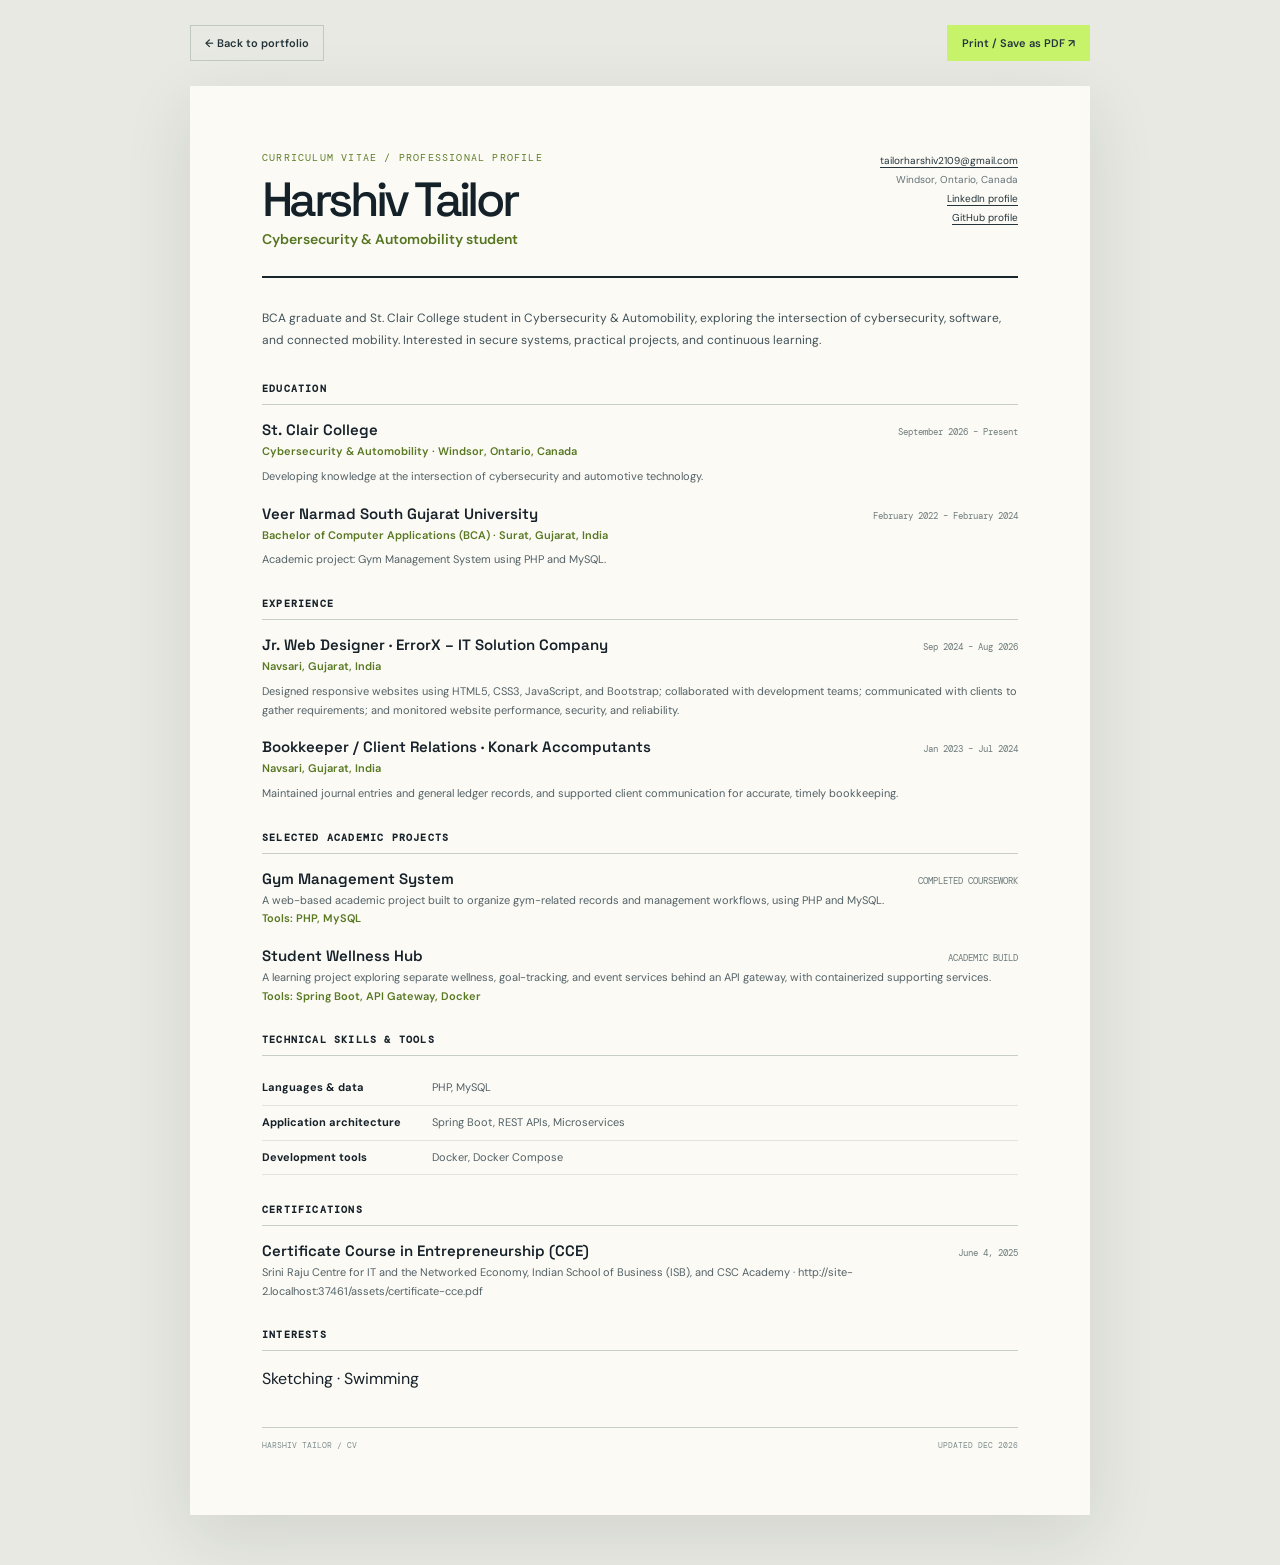
==== cv.html @ 9c65ea8b "Add files via upload" ====
<!doctype html>
<html lang="en">
<head>
  <meta charset="utf-8">
  <meta name="viewport" content="width=device-width, initial-scale=1">
  <meta name="theme-color" content="#e8e9e2">
  <meta name="description" content="Printable CV for Harshiv Tailor, a cybersecurity and automobility student. Review education, selected academic projects, and technical areas of focus.">
  <meta name="robots" content="index, follow">
  <title>CV — Harshiv Tailor</title>
  <link rel="icon" type="image/svg+xml" href="assets/favicon.svg">
  <link href="https://fonts.googleapis.com/css2?family=DM+Mono:wght@400;500&family=DM+Sans:wght@400;500;600;700&family=Space+Grotesk:wght@400;500;600;700&display=swap" rel="stylesheet">
  <link rel="stylesheet" href="styles.css">
  <script type="application/ld+json">
  {"@context":"https://schema.org","@type":"Person","name":"Harshiv Tailor","description":"Cybersecurity and automobility student."}
  </script>
</head>
<body class="cv-page">
  <div class="cv-toolbar"><a href="index.html">← Back to portfolio</a><button type="button" onclick="window.print()">Print / Save as PDF ↗</button></div>
  <main class="cv-sheet" id="cv-sheet">
    <header class="cv-head"><div><p class="cv-kicker">CURRICULUM VITAE / PROFESSIONAL PROFILE</p><h1 id="cv-name">Harshiv Tailor</h1><h2 id="cv-headline">Cybersecurity & Automobility student</h2></div><div class="cv-contact" id="cv-contact"></div></header>
    <p class="cv-summary" id="cv-summary"></p>
    <section class="cv-section" id="cv-education-section"><h3>Education</h3><div id="cv-education"></div></section>
    <section class="cv-section"><h3>Experience</h3><article class="cv-entry"><div class="cv-entry-head"><h4>Jr. Web Designer · ErrorX – IT Solution Company</h4><span class="cv-period">Sep 2024 – Aug 2026</span></div><p class="cv-subtitle">Navsari, Gujarat, India</p><p>Designed responsive websites using HTML5, CSS3, JavaScript, and Bootstrap; collaborated with development teams; communicated with clients to gather requirements; and monitored website performance, security, and reliability.</p></article><article class="cv-entry"><div class="cv-entry-head"><h4>Bookkeeper / Client Relations · Konark Accomputants</h4><span class="cv-period">Jan 2023 – Jul 2024</span></div><p class="cv-subtitle">Navsari, Gujarat, India</p><p>Maintained journal entries and general ledger records, and supported client communication for accurate, timely bookkeeping.</p></article></section>
    <section class="cv-section" id="cv-projects-section"><h3>Selected Academic Projects</h3><div id="cv-projects"></div></section>
    <section class="cv-section" id="cv-skills-section"><h3>Technical Skills & Tools</h3><div id="cv-skills"></div></section>
    <section class="cv-section" id="cv-certifications-section"><h3>Certifications</h3><div id="cv-certifications"></div></section>
    <section class="cv-section"><h3>Interests</h3><p>Sketching · Swimming</p></section>
    <footer class="cv-footer"><span>HARSHIV TAILOR / CV</span><span>UPDATED <span id="cv-date"></span></span></footer>
  </main>
  <script src="site-config.js"></script>
  <script>
    (function () {
      const c = window.PORTFOLIO_CONFIG || {};
      const $ = s => document.querySelector(s);
      const e = v => String(v ?? "").replace(/[&<>"']/g, x => ({"&":"&amp;","<":"&lt;",">":"&gt;",'"':"&quot;","'":"&#39;"}[x]));
      const safe = v => { try { const u = new URL(v, window.location.href); return ["https:","http:"].includes(u.protocol) ? u.href : ""; } catch (_) { return ""; } };
      document.title = `CV — ${c.name || "Professional Profile"}`;
      $("#cv-name").textContent = c.name || "Your Name";
      $("#cv-headline").textContent = c.headline || "Professional Profile";
      $("#cv-summary").textContent = c.summary || "Add a concise professional summary to site-config.js.";
      const contacts = [];
      if (c.email && /^[^\s@]+@[^\s@]+\.[^\s@]+$/.test(c.email)) contacts.push(`<div><a href="mailto:${e(c.email)}">${e(c.email)}</a></div>`);
      if (c.location) contacts.push(`<div>${e(c.location)}</div>`);
      if (safe(c.linkedin)) contacts.push(`<div><a href="${e(safe(c.linkedin))}">LinkedIn profile</a></div>`);
      if (safe(c.github)) contacts.push(`<div><a href="${e(safe(c.github))}">GitHub profile</a></div>`);
      $("#cv-contact").innerHTML = contacts.join("");
      const education = Array.isArray(c.education) ? c.education : [];
      $("#cv-education").innerHTML = education.map(item => `<article class="cv-entry"><div class="cv-entry-head"><h4>${e(item.institution || "Institution")}</h4><span class="cv-period">${e(item.period || "")}</span></div><p class="cv-subtitle">${e(item.program || "")}${item.location ? ` · ${e(item.location)}` : ""}</p>${item.detail ? `<p>${e(item.detail)}</p>` : ""}</article>`).join("") || `<p class="cv-note">Add education entries in site-config.js.</p>`;
      const projects = Array.isArray(c.projects) ? c.projects : [];
      $("#cv-projects").innerHTML = projects.map(item => `<article class="cv-entry"><div class="cv-entry-head"><h4>${e(item.title || "Project")}</h4><span class="cv-period">${e(item.status || item.type || "")}</span></div><p>${e(item.description || "")}</p>${item.stack?.length ? `<p class="cv-subtitle">Tools: ${e(item.stack.join(", "))}</p>` : ""}</article>`).join("") || `<p class="cv-note">Add selected projects in site-config.js.</p>`;
      const skills = Array.isArray(c.skills) ? c.skills : [];
      $("#cv-skills").innerHTML = skills.map(item => `<div class="cv-skill-row"><strong>${e(item.group || "Skills")}</strong><span>${e((item.items || []).join(", "))}</span></div>`).join("") || `<p class="cv-note">Add relevant skills in site-config.js.</p>`;
      const certs = Array.isArray(c.certifications) ? c.certifications.filter(item => item && item.name) : [];
      if (certs.length) $("#cv-certifications").innerHTML = certs.map(item => `<article class="cv-entry"><div class="cv-entry-head"><h4>${e(item.name)}</h4><span class="cv-period">${e(item.date || "")}</span></div><p>${e(item.issuer || "")}${item.url && safe(item.url) ? ` · ${e(safe(item.url))}` : ""}</p></article>`).join("");
      else { $("#cv-certifications-section").hidden = true; }
      $("#cv-date").textContent = new Date().toLocaleDateString("en-CA", { month: "short", year: "numeric" }).toUpperCase();
    })();
  </script>
</body>
</html>
---- styles.css ----
:root {
  --ink: #0a1119;
  --ink-2: #101b24;
  --ink-3: #172630;
  --paper: #f1f0e8;
  --paper-2: #e4e6dc;
  --muted: #a1b0b3;
  --muted-dark: #5e6c70;
  --signal: #c7f36b;
  --signal-2: #61d6cf;
  --line: rgba(204, 223, 220, .15);
  --line-light: rgba(10, 17, 25, .16);
  --display: "Space Grotesk", "Arial Narrow", sans-serif;
  --body: "DM Sans", Arial, sans-serif;
  --mono: "DM Mono", monospace;
  --wrap: min(1240px, calc(100% - 80px));
}
* { box-sizing: border-box; }
html { scroll-behavior: smooth; scroll-padding-top: 94px; }
body { margin: 0; background: var(--ink); color: var(--paper); font-family: var(--body); font-size: 16px; line-height: 1.6; -webkit-font-smoothing: antialiased; }
::selection { background: var(--signal); color: var(--ink); }
a { color: inherit; text-decoration: none; }
button, a { -webkit-tap-highlight-color: transparent; }
a:focus-visible, button:focus-visible { outline: 2px solid var(--signal); outline-offset: 5px; }
img, svg { max-width: 100%; }
.mono { font-family: var(--mono); letter-spacing: .055em; }
.section-wrap { width: var(--wrap); margin-inline: auto; }
.section-pad { padding-block: 118px; }
.grain { position: fixed; inset: 0; z-index: 10; pointer-events: none; opacity: .055; background-image: url("data:image/svg+xml,%3Csvg viewBox='0 0 180 180' xmlns='http://www.w3.org/2000/svg'%3E%3Cfilter id='n'%3E%3CfeTurbulence type='fractalNoise' baseFrequency='.82' numOctaves='3' stitchTiles='stitch'/%3E%3C/filter%3E%3Crect width='100%25' height='100%25' filter='url(%23n)' opacity='.32'/%3E%3C/svg%3E"); }
.skip-link { position: absolute; top: -60px; left: 16px; padding: 10px 14px; background: var(--signal); color: var(--ink); z-index: 50; }
.skip-link:focus { top: 16px; }
.site-header { position: sticky; top: 0; z-index: 20; height: 82px; padding: 0 max(40px, calc((100% - 1240px) / 2)); display: flex; align-items: center; justify-content: space-between; background: rgba(10,17,25,.9); border-bottom: 1px solid var(--line); backdrop-filter: blur(18px); }
.brand { display: flex; align-items: center; gap: 12px; }
.brand-mark { width: 30px; height: 30px; border: 1px solid var(--signal); border-radius: 50%; display: grid; place-items: center; position: relative; }
.brand-mark::before { content: ""; width: 13px; height: 13px; border: 1px solid var(--signal); border-radius: 50%; position: absolute; }
.brand-mark span { position: absolute; width: 4px; height: 4px; background: var(--signal); border-radius: 50%; }
.brand-mark span:nth-child(1) { transform: translateY(-12px); }
.brand-mark span:nth-child(2) { transform: translateX(12px); }
.brand-mark span:nth-child(3) { transform: translateY(12px); }
.brand-copy { display: flex; flex-direction: column; line-height: 1.15; }
.brand-copy strong { font: 700 19px var(--display); letter-spacing: -.05em; }
.brand-period, .footer-brand span { color: var(--signal); }
.brand-copy small { margin-top: 4px; font: 9px var(--mono); color: var(--muted); letter-spacing: .12em; }
.site-nav { display: flex; align-items: center; gap: clamp(20px, 3vw, 42px); font-size: 12px; font-weight: 600; color: #c1cccd; }
.site-nav > a { transition: color .2s ease; }
.site-nav > a:hover { color: var(--signal); }
.site-nav .nav-contact { color: var(--signal); border: 1px solid rgba(199,243,107,.45); padding: 10px 15px; }
.nav-contact span { padding-left: 8px; }
.menu-toggle { display: none; }
.hero { min-height: 720px; padding-top: 82px; display: grid; grid-template-columns: 1.02fr .98fr; column-gap: 45px; align-items: center; position: relative; }
.hero-copy { padding: 0 0 58px; position: relative; z-index: 1; }
.eyebrow { color: var(--signal); font: 500 10px var(--mono); letter-spacing: .14em; text-transform: uppercase; display: flex; align-items: center; gap: 10px; margin: 0 0 22px; }
.eyebrow i { color: var(--muted); font-style: normal; }
.status-dot { width: 7px; height: 7px; display: inline-block; flex: 0 0 auto; border-radius: 50%; background: var(--signal); box-shadow: 0 0 0 4px rgba(199,243,107,.1); }
.hero-index { color: #72858b; font-size: 10px; margin: 0 0 18px; }
.hero-index span { color: var(--signal); padding-inline: 8px; }
h1, h2, h3, p { margin-top: 0; }
h1, h2, h3 { font-family: var(--display); font-weight: 500; }
h1 { font-size: clamp(54px, 6.15vw, 86px); line-height: .99; letter-spacing: -.075em; margin-bottom: 28px; }
h1 em, h2 em { font-style: normal; color: var(--signal); }
.hero-intro { max-width: 490px; color: #b0bdbe; font-size: 15px; line-height: 1.85; margin-bottom: 30px; }
.hero-intro strong { color: var(--paper); font-weight: 600; }
.hero-actions { display: flex; gap: 12px; flex-wrap: wrap; }
.button { min-height: 48px; display: inline-flex; align-items: center; gap: 20px; padding: 0 19px; font-size: 12px; font-weight: 700; border: 1px solid transparent; transition: transform .2s ease, background .2s ease, border-color .2s ease; }
.button:hover { transform: translateY(-2px); }
.button-primary { background: var(--signal); color: var(--ink); }
.button-primary:hover { background: #d7ff86; }
.button-quiet { border-color: var(--line); color: var(--paper); }
.button-quiet:hover { border-color: var(--signal); }
.hero-footnote { display: flex; justify-content: space-between; max-width: 450px; color: #63767c; font-size: 9px; margin-top: 50px; }
.hero-footnote span:last-child { color: #91a3a7; }
.hero-visual { position: relative; width: 100%; max-width: 590px; justify-self: end; margin-top: -12px; overflow: hidden; background: radial-gradient(ellipse at 50% 48%, rgba(37,66,67,.32), rgba(10,17,25,0) 63%); }
.visual-topline { position: absolute; top: 14px; left: 16px; right: 16px; display: flex; justify-content: space-between; color: #65797f; font-size: 9px; z-index: 2; }
.orbit-art { width: 100%; display: block; animation: orbit-fade 1.2s ease both; }
.visual-caption { display: flex; align-items: center; gap: 17px; position: absolute; left: 7%; bottom: 12%; }
.caption-number { color: var(--signal); font-size: 9px; align-self: flex-start; padding-top: 6px; }
.visual-caption p { font: 400 16px/1.45 var(--display); margin: 0; color: #a5b6b7; }
.visual-caption strong { color: var(--paper); font-weight: 500; }
.caption-cross { color: var(--signal); font-size: 25px; margin-left: 8px; }
.visual-coordinates { position: absolute; right: 0; bottom: 14px; color: #61737a; font-size: 9px; }
.hero-bottomline { position: absolute; bottom: 0; left: 0; right: 0; display: flex; align-items: center; gap: 13px; padding: 18px 0; color: #819296; font-size: 9px; letter-spacing: .1em; border-top: 1px solid var(--line); }
.hero-bottomline .mono { margin-left: auto; font-size: 9px; }
.line-mark { width: 24px; height: 2px; background: var(--signal); }
.ticker { background: var(--signal); color: var(--ink); overflow: hidden; padding: 17px 0 16px; border-block: 1px solid rgba(10,17,25,.3); }
.ticker-track { display: flex; align-items: center; justify-content: space-around; gap: 35px; width: max-content; min-width: 100%; animation: ticker-move 35s linear infinite; font: 700 10px var(--mono); letter-spacing: .16em; white-space: nowrap; }
.ticker-track b { font-size: 15px; font-weight: 400; }
.section-heading { max-width: 440px; }
.section-count { color: var(--muted); margin-right: 8px; }
.section-heading h2 { font-size: clamp(42px, 5vw, 64px); line-height: 1.05; letter-spacing: -.065em; margin: 0; }
.profile-section { display: grid; grid-template-columns: .77fr 1.23fr; gap: 8%; }
.profile-content { padding-top: 10px; }
.profile-lede { display: grid; grid-template-columns: 43px 1fr; gap: 10px; margin-bottom: 42px; }
.large-quote { color: var(--signal); font: 500 67px/.9 var(--display); }
.profile-lede p { max-width: 700px; color: #d1d9d5; font: 400 clamp(18px, 2.1vw, 24px)/1.55 var(--display); letter-spacing: -.03em; margin: 0; }
.profile-detail-grid { display: grid; grid-template-columns: repeat(3, 1fr); border: 1px solid var(--line); }
.detail-card { position: relative; padding: 24px 20px 28px; min-height: 205px; border-right: 1px solid var(--line); overflow: hidden; }
.detail-card:last-child { border-right: 0; }
.detail-index { display: block; color: var(--signal); font-size: 9px; margin-bottom: 23px; }
.detail-card h3 { font-size: 19px; letter-spacing: -.03em; margin-bottom: 10px; }
.detail-card p { font-size: 11px; line-height: 1.75; color: #9bacb0; max-width: 190px; margin-bottom: 0; }
.detail-symbol { position: absolute; bottom: -18px; right: 12px; color: rgba(199,243,107,.11); font: 100px/.8 var(--display); }
.profile-note { margin-top: 24px; display: flex; align-items: center; gap: 13px; color: #99aaad; font-size: 12px; }
.profile-note p { margin: 0; }
.profile-note strong { color: var(--paper); }
.note-marker { width: 7px; height: 7px; background: var(--signal); flex: 0 0 auto; }
.work-section { background: var(--paper); color: var(--ink); }
.work-header { display: flex; align-items: end; justify-content: space-between; gap: 30px; margin-bottom: 58px; }
.work-section .eyebrow { color: #637c2d; }
.work-section .section-count { color: #788286; }
.work-section h2 em { color: #658b26; }
.section-sidecopy { max-width: 340px; color: #5f6a6c; font-size: 12px; line-height: 1.8; margin: 0 0 4px; }
.project-grid { display: grid; grid-template-columns: repeat(2, minmax(0, 1fr)); gap: 24px; align-items: start; }
.project-card { background: #e8e9e0; border: 1px solid #d4d8ce; }
.project-card-offset { margin-top: 70px; }
.project-card-top { min-height: 43px; display: flex; align-items: center; justify-content: space-between; gap: 12px; padding: 0 18px; border-bottom: 1px solid #d1d7cc; }
.project-number, .project-status { color: #586568; font-size: 8px; }
.project-status { color: #55751d; text-align: right; }
.project-card-art { height: 210px; background: #121e27; color: #879c9f; display: grid; place-items: center; overflow: hidden; position: relative; }
.project-card-art::before { content: ""; position: absolute; inset: 0; background-image: linear-gradient(rgba(150,180,180,.05) 1px, transparent 1px), linear-gradient(90deg, rgba(150,180,180,.05) 1px, transparent 1px); background-size: 30px 30px; mask-image: linear-gradient(to bottom, black, transparent); }
.project-card-art svg { position: relative; width: 100%; height: 100%; padding: 15px 20px; color: #8ba0a1; }
.terminal-window { width: 76%; border: 1px solid #3b5158; background: #0b131a; box-shadow: 0 18px 45px rgba(0,0,0,.22); position: relative; z-index: 1; transform: rotate(-2deg); }
.terminal-bar { height: 31px; border-bottom: 1px solid #31454c; display: flex; align-items: center; gap: 5px; padding: 0 11px; }
.terminal-bar i { width: 5px; height: 5px; background: #768d8e; border-radius: 50%; }
.terminal-bar i:first-child { background: var(--signal); }
.terminal-bar span { color: #829699; font-size: 9px; margin-left: auto; }
.terminal-body { padding: 17px 19px 20px; color: #c3d0cd; font-size: 10px; }
.terminal-body p { margin: 0 0 10px; }
.terminal-prompt { color: var(--signal); margin-right: 8px; }
.terminal-muted { color: #66d6c4; margin-right: 7px; }
.terminal-cursor { display: inline-block; width: 5px; height: 11px; background: var(--signal); vertical-align: -2px; margin-left: 4px; animation: blink 1.15s steps(2,end) infinite; }
.terminal-lines { display: flex; gap: 7px; margin-top: 18px; }
.terminal-lines b { display: block; height: 3px; width: 28%; background: #263b43; }
.terminal-lines b:nth-child(2) { width: 17%; background: #667a75; }
.terminal-lines b:nth-child(3) { width: 36%; background: #c7f36b; opacity: .7; }
.project-card-body { padding: 26px 26px 28px; }
.project-type { color: #75814f; font-size: 9px; margin-bottom: 8px; }
.project-card h3 { font-size: 28px; line-height: 1.1; letter-spacing: -.045em; margin-bottom: 12px; }
.project-description { color: #526064; font-size: 12px; line-height: 1.8; min-height: 66px; margin-bottom: 20px; }
.stack-list { display: flex; flex-wrap: wrap; gap: 7px; }
.stack-tag { border: 1px solid #c9d0c5; color: #3f4d50; padding: 5px 8px; font: 9px var(--mono); }
.project-link { display: flex; justify-content: space-between; gap: 12px; border-top: 1px solid #d1d7cc; padding-top: 15px; margin-top: 21px; font-size: 11px; font-weight: 700; }
.project-link span { color: #658b26; }
.project-link-muted { color: #7a8484; font-weight: 500; }
.project-link-muted span { color: #7a8484; }
.work-bottom { display: flex; justify-content: space-between; gap: 25px; border-top: 1px solid #cdd3c8; margin-top: 52px; padding-top: 17px; color: #687478; font-size: 10px; }
.work-bottom .mono { font-size: 9px; }
.education-section { display: grid; grid-template-columns: .75fr 1.25fr; gap: 8%; }
.education-content { padding-top: 13px; }
.education-card + .education-card { margin-top: 12px; }
.education-card { position: relative; display: grid; grid-template-columns: 58px 1fr 24px; gap: 19px; padding: 29px; border: 1px solid var(--line); background: linear-gradient(110deg, rgba(29,48,55,.45), rgba(10,17,25,0)); }
.edu-stamp { width: 50px; height: 50px; display: flex; flex-direction: column; align-items: center; justify-content: center; border: 1px solid rgba(199,243,107,.5); color: var(--signal); font-family: var(--mono); line-height: 1.15; }
.edu-stamp span { font-size: 8px; }
.edu-stamp strong { font-size: 15px; font-weight: 400; }
.edu-meta { color: #82959a; font-size: 9px; margin: 2px 0 12px; }
.edu-meta span { color: var(--signal); padding-inline: 7px; }
.edu-main h3 { font-size: 27px; line-height: 1.15; margin: 0 0 5px; letter-spacing: -.04em; }
.edu-program { color: var(--signal); font-size: 13px; font-weight: 600; margin-bottom: 10px; }
.edu-desc { color: #9aabae; font-size: 11px; line-height: 1.75; margin: 0; }
.edu-arrow { color: var(--signal); font-size: 18px; }
.focus-rail { margin-top: 34px; padding-left: 22px; border-left: 1px solid rgba(199,243,107,.45); }
.rail-label { color: #809397; font-size: 9px; margin-bottom: 17px; }
.focus-tags { display: flex; flex-wrap: wrap; gap: 8px; }
.focus-tags span { padding: 8px 11px; border: 1px solid #344650; color: #c6d1d1; font-size: 10px; }
.focus-footnote { color: #6f8185; font-size: 10px; margin: 16px 0 0; }
.credentials-section { background: #e5e8df; color: var(--ink); }
.credentials-layout { display: grid; grid-template-columns: .77fr 1.23fr; gap: 8%; }
.credentials-section .eyebrow { color: #617b2d; }
.credentials-section .section-count { color: #788286; }
.credentials-section .section-heading h2 em { color: #658b26; }
.credentials-content { padding-top: 9px; }
.credentials-intro { color: #526064; font-size: 14px; line-height: 1.85; max-width: 560px; }
.credential-shelf { border-top: 1px solid #c7cec3; margin-top: 29px; }
.credential-empty { display: flex; align-items: center; gap: 15px; padding: 22px 0; border-bottom: 1px solid #c7cec3; }
.empty-icon { width: 34px; height: 34px; display: grid; place-items: center; border: 1px solid #aab5a7; color: #698b2b; font-size: 18px; flex: 0 0 auto; }
.credential-empty strong { display: block; font: 600 15px var(--display); margin-bottom: 4px; }
.credential-empty p { margin: 0; color: #687477; font-size: 11px; line-height: 1.65; }
.empty-count { color: #7b8583; font-size: 8px; margin-left: auto; white-space: nowrap; }
.credential-item { padding: 18px 0; display: grid; grid-template-columns: 34px 1fr 25px; gap: 15px; align-items: center; border-bottom: 1px solid #c7cec3; }
.credential-seal { width: 32px; height: 32px; display: grid; place-items: center; border: 1px solid #698b2b; color: #577720; font: 10px var(--mono); }
.credential-item h3 { font-size: 16px; margin: 0 0 3px; }
.credential-item p, .credential-item small { color: #657275; font-size: 10px; margin: 0; }
.credential-item p span { padding-inline: 5px; }
.credential-item > a { color: #587820; font-size: 18px; }
.credential-no-link { color: #89918e; text-align: center; }
.credential-instruction { color: #76807f; font-size: 10px; line-height: 1.7; margin: 18px 0 0; }
code { font-family: var(--mono); font-size: .95em; }
/* Personal interests: a quieter, editorial counterpoint to the technical sections. */
.hobbies-section { padding-block: 94px 104px; }
.hobbies-heading { display: grid; grid-template-columns: .85fr 1.15fr; gap: 8%; align-items: end; margin-bottom: 38px; }
.hobbies-intro { max-width: 410px; color: #8fa0a3; font-size: 13px; line-height: 1.9; margin: 0 0 7px; }
.hobby-grid { display: grid; grid-template-columns: repeat(2, minmax(0, 1fr)); gap: 18px; }
.hobby-card { display: grid; grid-template-columns: .9fr 1.1fr; min-height: 270px; border: 1px solid #34444b; background: linear-gradient(135deg, rgba(26,43,50,.78), rgba(10,17,25,.7)); }
.hobby-art { position: relative; min-height: 260px; overflow: hidden; background: #172830; }
.art-index { position: absolute; left: 17px; bottom: 16px; color: #90a2a5; font-size: 8px; letter-spacing: .08em; }
.sketch-frame { position: absolute; width: 125px; height: 160px; left: 50%; top: 45%; transform: translate(-50%,-50%) rotate(-5deg); border: 1px solid rgba(224,230,214,.45); background: #d8d8c9; box-shadow: 8px 9px 0 rgba(0,0,0,.17); }
.sketch-frame:before { content: ''; position: absolute; inset: 17px 14px; border: 1px solid rgba(44,58,56,.28); background: linear-gradient(145deg, transparent 42%, rgba(42,54,51,.22) 43%, transparent 44%), linear-gradient(35deg, transparent 49%, rgba(42,54,51,.2) 50%, transparent 51%); }
.sketch-line { position: absolute; z-index: 1; width: 60px; height: 78px; left: calc(50% - 30px); top: calc(45% - 36px); border: 1px solid rgba(48,61,57,.72); border-radius: 48% 48% 42% 42%; transform: rotate(-7deg); }
.sketch-line-two { width: 37px; height: 24px; top: calc(45% + 20px); left: calc(50% - 18px); border-radius: 50% 50% 25% 25%; }
.sketch-pencil { position: absolute; right: 18%; top: 15%; color: var(--signal); font-size: 62px; transform: rotate(15deg); opacity: .85; }
.swim-art { background: radial-gradient(ellipse at 65% 20%, #345e66, #18333d 56%, #13252e); }
.pool-lane { position: absolute; top: -20%; height: 145%; width: 2px; background: rgba(197,237,226,.42); transform: rotate(24deg); }
.lane-one { left: 24%; }.lane-two { left: 49%; }.lane-three { left: 74%; }
.pool-ripple { position: absolute; width: 170px; height: 52px; border-top: 1px solid rgba(199,243,107,.75); border-radius: 50%; left: 5%; top: 42%; transform: rotate(-18deg); }
.ripple-two { top: 53%; left: 25%; width: 125px; opacity: .5; }
.hobby-copy { align-self: center; padding: 24px 21px; }
.hobby-number { color: var(--signal); font-size: 9px; letter-spacing: .1em; }
.hobby-copy h3 { color: var(--paper); font-size: clamp(25px, 2.4vw, 34px); letter-spacing: -.05em; line-height: 1.1; margin: 15px 0 12px; }
.hobby-copy p { color: #9aabad; font-size: 11px; line-height: 1.85; margin: 0 0 22px; }
.hobby-tag { display: inline-block; border-top: 1px solid #3a4b50; padding-top: 11px; color: #829397; font: 8px var(--mono); letter-spacing: .05em; }
.contact-section { padding: 94px 0 110px; }
.contact-panel { position: relative; display: grid; grid-template-columns: 1.03fr .97fr; gap: 7%; padding: 58px 60px; overflow: hidden; border: 1px solid #34444b; background: radial-gradient(ellipse at 100% 0%, rgba(59,99,91,.24), transparent 45%), #101b24; }
.contact-left { position: relative; z-index: 1; }
.contact-left .eyebrow { margin-bottom: 24px; }
.contact-left h2 { font-size: clamp(42px, 5vw, 62px); line-height: 1.05; letter-spacing: -.065em; margin-bottom: 21px; }
.contact-left > p:last-child { max-width: 410px; color: #9aabad; font-size: 12px; line-height: 1.85; margin: 0; }
.contact-right { position: relative; z-index: 1; padding-top: 15px; }
.contact-label { color: #819397; font-size: 9px; margin-bottom: 21px; }
.contact-links { border-top: 1px solid #33434a; }
.contact-link { display: grid; grid-template-columns: 77px 1fr 16px; gap: 10px; align-items: center; min-height: 54px; border-bottom: 1px solid #33434a; font-size: 11px; }
.contact-link > span:first-child { color: #899b9f; }
.contact-link strong { font-weight: 500; color: var(--paper); overflow-wrap: anywhere; }
.contact-link > span:last-child { color: var(--signal); }
.contact-link:hover strong { color: var(--signal); }
.contact-hint { color: #819397; font-size: 10px; line-height: 1.7; margin: 15px 0 0; }
.contact-foot { display: flex; align-items: center; gap: 11px; color: #819397; font: 8px var(--mono); letter-spacing: .08em; margin-top: 28px; }
.contact-foot .status-dot { width: 6px; height: 6px; }
.contact-decoration { position: absolute; bottom: -25px; left: 53%; font-size: 95px; line-height: 1; letter-spacing: -.1em; color: rgba(199,243,107,.035); user-select: none; }
.site-footer { display: grid; grid-template-columns: auto 1fr auto auto; align-items: center; gap: 30px; border-top: 1px solid var(--line); min-height: 90px; color: #879699; font-size: 10px; }
.footer-brand { font: 700 22px var(--display); letter-spacing: -.06em; color: var(--paper); }
.site-footer p { margin: 0; }
.footer-year, .back-top { font-size: 8px; white-space: nowrap; }
.back-top { color: var(--signal); }

/* Printable CV */
.cv-page { background: #e8e9e2; color: #162129; min-height: 100vh; }
.cv-toolbar { width: min(900px, calc(100% - 40px)); margin: 25px auto; display: flex; justify-content: space-between; align-items: center; gap: 16px; }
.cv-toolbar a, .cv-toolbar button { color: #24343a; background: transparent; border: 1px solid #c1c9be; padding: 10px 14px; font: 600 11px var(--body); cursor: pointer; }
.cv-toolbar button { background: #c7f36b; border-color: #c7f36b; }
.cv-sheet { width: min(900px, calc(100% - 40px)); margin: 0 auto 50px; background: #fbfaf5; padding: 65px 72px; box-shadow: 0 20px 65px rgba(20,35,37,.11); }
.cv-head { display: flex; justify-content: space-between; gap: 30px; border-bottom: 2px solid #18262c; padding-bottom: 28px; }
.cv-kicker { color: #5f7f29; font: 10px var(--mono); letter-spacing: .12em; margin-bottom: 12px; }
.cv-head h1 { color: #142128; font-size: 48px; margin: 0 0 6px; line-height: 1; }
.cv-head h2 { color: #557520; font: 600 14px var(--body); letter-spacing: 0; margin: 0; }
.cv-contact { text-align: right; color: #637176; font-size: 10px; line-height: 1.9; overflow-wrap: anywhere; }
.cv-contact a { color: #24343a; text-decoration: underline; text-underline-offset: 3px; }
.cv-summary { margin: 29px 0 31px; color: #405157; font-size: 12px; line-height: 1.85; }
.cv-section { margin-top: 28px; }
.cv-section h3 { text-transform: uppercase; letter-spacing: .12em; font: 600 10px var(--mono); padding-bottom: 9px; border-bottom: 1px solid #c8d0c5; margin-bottom: 15px; }
.cv-entry { margin-bottom: 18px; }
.cv-entry-head { display: flex; justify-content: space-between; gap: 20px; align-items: baseline; }
.cv-entry h4 { font: 600 15px var(--display); margin: 0 0 3px; }
.cv-entry .cv-period { color: #6d7b7c; font: 9px var(--mono); text-align: right; }
.cv-entry .cv-subtitle { color: #587822; font-size: 11px; font-weight: 600; margin: 0 0 6px; }
.cv-entry p { color: #536166; font-size: 11px; line-height: 1.7; margin: 0; }
.cv-skill-row { display: grid; grid-template-columns: 150px 1fr; gap: 20px; padding: 8px 0; border-bottom: 1px solid #e1e5dc; }
.cv-skill-row strong { font-size: 11px; }
.cv-skill-row span { color: #536166; font-size: 11px; }
.cv-note { color: #788482; font-size: 10px; margin-top: 18px; }
.cv-footer { border-top: 1px solid #c8d0c5; padding-top: 12px; margin-top: 35px; display: flex; justify-content: space-between; color: #81908f; font: 8px var(--mono); }

@keyframes ticker-move { from { transform: translateX(0); } to { transform: translateX(-25%); } }
@keyframes blink { to { visibility: hidden; } }
@keyframes orbit-fade { from { opacity: 0; transform: scale(.97); } to { opacity: 1; transform: scale(1); } }
@media (prefers-reduced-motion: reduce) { *, *::before, *::after { scroll-behavior: auto !important; animation-duration: .01ms !important; animation-iteration-count: 1 !important; transition-duration: .01ms !important; } }
@media (max-width: 1000px) {
  :root { --wrap: min(100% - 48px, 840px); }
  .site-header { padding-inline: 24px; }
  .site-nav { gap: 20px; }
  .hero { grid-template-columns: 1fr .82fr; column-gap: 20px; min-height: 680px; }
  h1 { font-size: clamp(52px, 7vw, 74px); }
  .visual-caption { bottom: 9%; }
  .profile-section, .education-section, .credentials-layout { grid-template-columns: 1fr; gap: 45px; }
  .profile-content, .education-content, .credentials-content { padding-top: 0; }
  .section-heading { max-width: 700px; }
  .contact-panel { padding: 45px 36px; gap: 5%; }
}
@media (max-width: 720px) {
  :root { --wrap: calc(100% - 40px); }
  html { scroll-padding-top: 75px; }
  .site-header { height: 70px; padding-inline: 20px; }
  .menu-toggle { display: flex; width: 38px; height: 38px; border: 1px solid var(--line); background: transparent; align-items: center; justify-content: center; flex-direction: column; gap: 5px; cursor: pointer; }
  .menu-toggle span { height: 1px; width: 16px; background: var(--signal); transition: transform .2s; }
  .menu-toggle[aria-expanded="true"] span:first-child { transform: translateY(3px) rotate(45deg); }
  .menu-toggle[aria-expanded="true"] span:last-child { transform: translateY(-3px) rotate(-45deg); }
  .site-nav { display: none; position: absolute; top: 69px; left: 0; right: 0; background: #0d1720; border-bottom: 1px solid var(--line); padding: 18px 20px 22px; flex-direction: column; align-items: stretch; gap: 0; }
  .site-nav.is-open { display: flex; }
  .site-nav > a { padding: 12px 0; border-bottom: 1px solid var(--line); }
  .site-nav .nav-contact { margin-top: 14px; padding: 12px; border: 1px solid rgba(199,243,107,.45); }
  .hero { display: flex; flex-direction: column; align-items: stretch; padding-top: 59px; min-height: auto; padding-bottom: 75px; }
  .hero-copy { padding-bottom: 0; }
  .eyebrow { font-size: 9px; flex-wrap: wrap; }
  h1 { font-size: clamp(52px, 14vw, 76px); }
  .hero-intro { font-size: 14px; }
  .hero-footnote { margin-top: 32px; font-size: 8px; gap: 12px; }
  .hero-visual { width: 100%; max-width: 500px; margin: 28px auto 0; }
  .visual-caption { bottom: 8%; gap: 10px; }
  .visual-caption p { font-size: 13px; }
  .visual-coordinates { font-size: 7px; }
  .hero-bottomline { bottom: 0; font-size: 7px; letter-spacing: .03em; }
  .hero-bottomline .mono { font-size: 7px; }
  .ticker { padding-block: 13px; }
  .ticker-track { gap: 23px; font-size: 9px; }
  .section-pad { padding-block: 78px; }
  .section-heading h2 { font-size: clamp(42px, 11vw, 58px); }
  .profile-section { gap: 35px; }
  .profile-lede { grid-template-columns: 32px 1fr; gap: 7px; margin-bottom: 30px; }
  .large-quote { font-size: 52px; }
  .profile-lede p { font-size: 19px; }
  .profile-detail-grid { grid-template-columns: 1fr; }
  .detail-card { min-height: auto; padding: 21px 20px 23px; border-right: 0; border-bottom: 1px solid var(--line); }
  .detail-card:last-child { border-bottom: 0; }
  .detail-index { margin-bottom: 12px; }
  .detail-card h3 { margin-bottom: 5px; }
  .detail-card p { max-width: 85%; }
  .profile-note { align-items: flex-start; font-size: 11px; }
  .work-header { display: block; margin-bottom: 35px; }
  .section-sidecopy { margin-top: 23px; }
  .project-grid { grid-template-columns: 1fr; gap: 20px; }
  .project-card-offset { margin-top: 0; }
  .project-card-art { height: 185px; }
  .project-card-body { padding: 23px 20px; }
  .project-card h3 { font-size: 26px; }
  .project-description { min-height: 0; }
  .work-bottom { flex-direction: column; gap: 8px; margin-top: 35px; }
  .education-section { gap: 35px; }
  .education-card { grid-template-columns: 43px 1fr 15px; gap: 13px; padding: 20px 15px; }
  .edu-stamp { width: 42px; height: 42px; }
  .edu-main h3 { font-size: 23px; }
  .edu-meta { font-size: 8px; line-height: 1.6; }
  .focus-rail { padding-left: 15px; }
  .credential-empty { align-items: flex-start; gap: 11px; }
  .empty-count { display: none; }
  .credential-item { grid-template-columns: 32px 1fr 20px; gap: 10px; }
  .credential-item h3 { font-size: 14px; }
  .hobbies-section { padding-block: 62px 70px; }
  .hobbies-heading { grid-template-columns: 1fr; gap: 18px; margin-bottom: 27px; }
  .hobby-grid { grid-template-columns: 1fr; }
  .hobby-card { grid-template-columns: .85fr 1.15fr; min-height: 235px; }
  .hobby-art { min-height: 235px; }
  .hobby-copy { padding: 20px 16px; }
  .hobby-copy h3 { font-size: 27px; }
  .contact-section { padding-block: 0 65px; }
  .contact-panel { display: block; padding: 34px 22px 31px; width: var(--wrap); }
  .contact-left h2 { font-size: clamp(39px, 10vw, 55px); }
  .contact-right { margin-top: 36px; }
  .contact-decoration { font-size: 68px; left: auto; right: -2px; bottom: -16px; }
  .site-footer { grid-template-columns: auto 1fr; gap: 12px 20px; padding-block: 22px; }
  .site-footer p { font-size: 9px; }
  .footer-year { grid-column: 1; }
  .back-top { justify-self: end; grid-column: 2; grid-row: 2; }
  .cv-toolbar { width: calc(100% - 28px); margin: 14px auto; }
  .cv-sheet { width: calc(100% - 28px); padding: 34px 25px; }
  .cv-head { display: block; }
  .cv-head h1 { font-size: 38px; }
  .cv-contact { text-align: left; margin-top: 18px; }
  .cv-entry-head { display: block; }
  .cv-entry .cv-period { text-align: left; margin-bottom: 4px; }
  .cv-skill-row { grid-template-columns: 1fr; gap: 3px; }
}
@media print {
  @page { size: A4; margin: 13mm; }
  body.cv-page { background: white; }
  .cv-toolbar { display: none !important; }
  .cv-sheet { width: auto; margin: 0; padding: 0; box-shadow: none; }
  .cv-section, .cv-entry { break-inside: avoid; }
  .cv-head h1 { font-size: 34pt; }
  .cv-summary { font-size: 10pt; }
  a { color: inherit; text-decoration: none; }
}
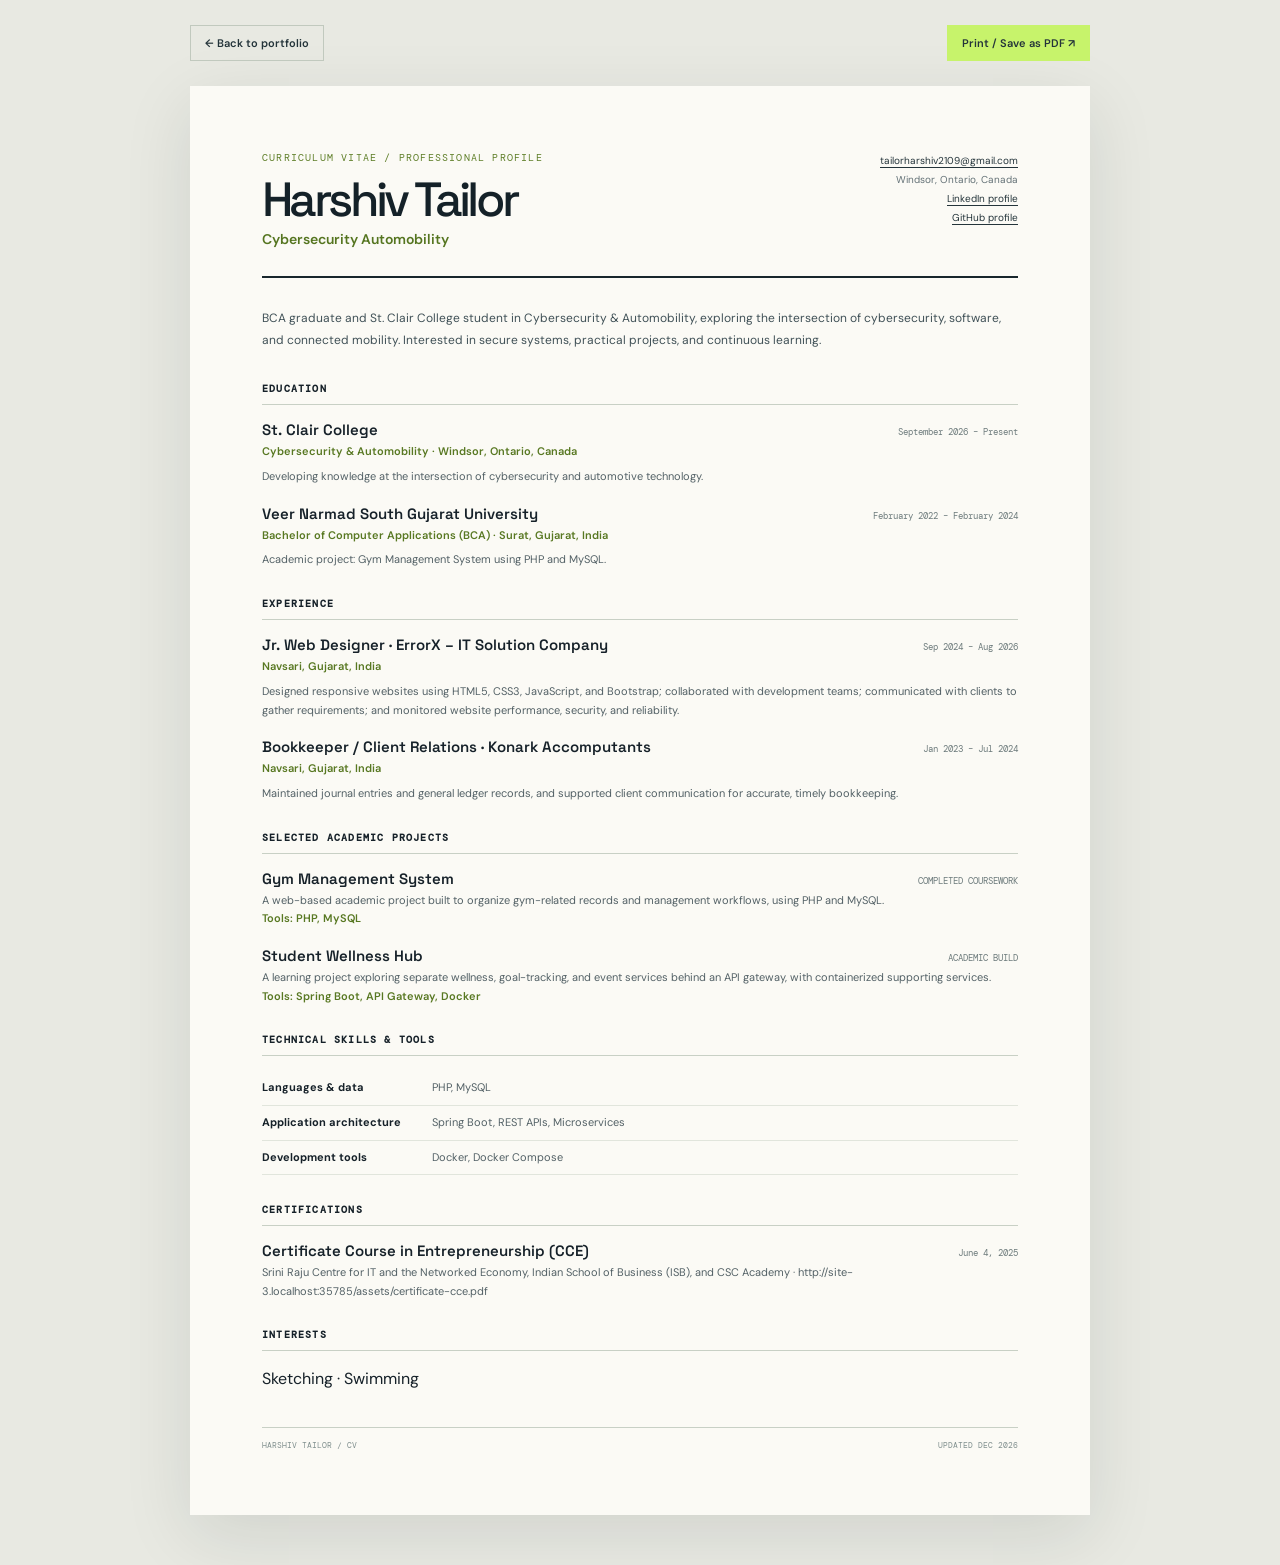
==== commit 558702bc: "Add files via upload" ====
--- a/cv.html
+++ b/cv.html
@@ -17,7 +17,7 @@
 <body class="cv-page">
   <div class="cv-toolbar"><a href="index.html">← Back to portfolio</a><button type="button" onclick="window.print()">Print / Save as PDF ↗</button></div>
   <main class="cv-sheet" id="cv-sheet">
-    <header class="cv-head"><div><p class="cv-kicker">CURRICULUM VITAE / PROFESSIONAL PROFILE</p><h1 id="cv-name">Harshiv Tailor</h1><h2 id="cv-headline">Cybersecurity & Automobility student</h2></div><div class="cv-contact" id="cv-contact"></div></header>
+    <header class="cv-head"><div><p class="cv-kicker">CURRICULUM VITAE / PROFESSIONAL PROFILE</p><h1 id="cv-name">Harshiv Tailor</h1><h2 id="cv-headline">Cybersecurity Automobility</h2></div><div class="cv-contact" id="cv-contact"></div></header>
     <p class="cv-summary" id="cv-summary"></p>
     <section class="cv-section" id="cv-education-section"><h3>Education</h3><div id="cv-education"></div></section>
     <section class="cv-section"><h3>Experience</h3><article class="cv-entry"><div class="cv-entry-head"><h4>Jr. Web Designer · ErrorX – IT Solution Company</h4><span class="cv-period">Sep 2024 – Aug 2026</span></div><p class="cv-subtitle">Navsari, Gujarat, India</p><p>Designed responsive websites using HTML5, CSS3, JavaScript, and Bootstrap; collaborated with development teams; communicated with clients to gather requirements; and monitored website performance, security, and reliability.</p></article><article class="cv-entry"><div class="cv-entry-head"><h4>Bookkeeper / Client Relations · Konark Accomputants</h4><span class="cv-period">Jan 2023 – Jul 2024</span></div><p class="cv-subtitle">Navsari, Gujarat, India</p><p>Maintained journal entries and general ledger records, and supported client communication for accurate, timely bookkeeping.</p></article></section>
